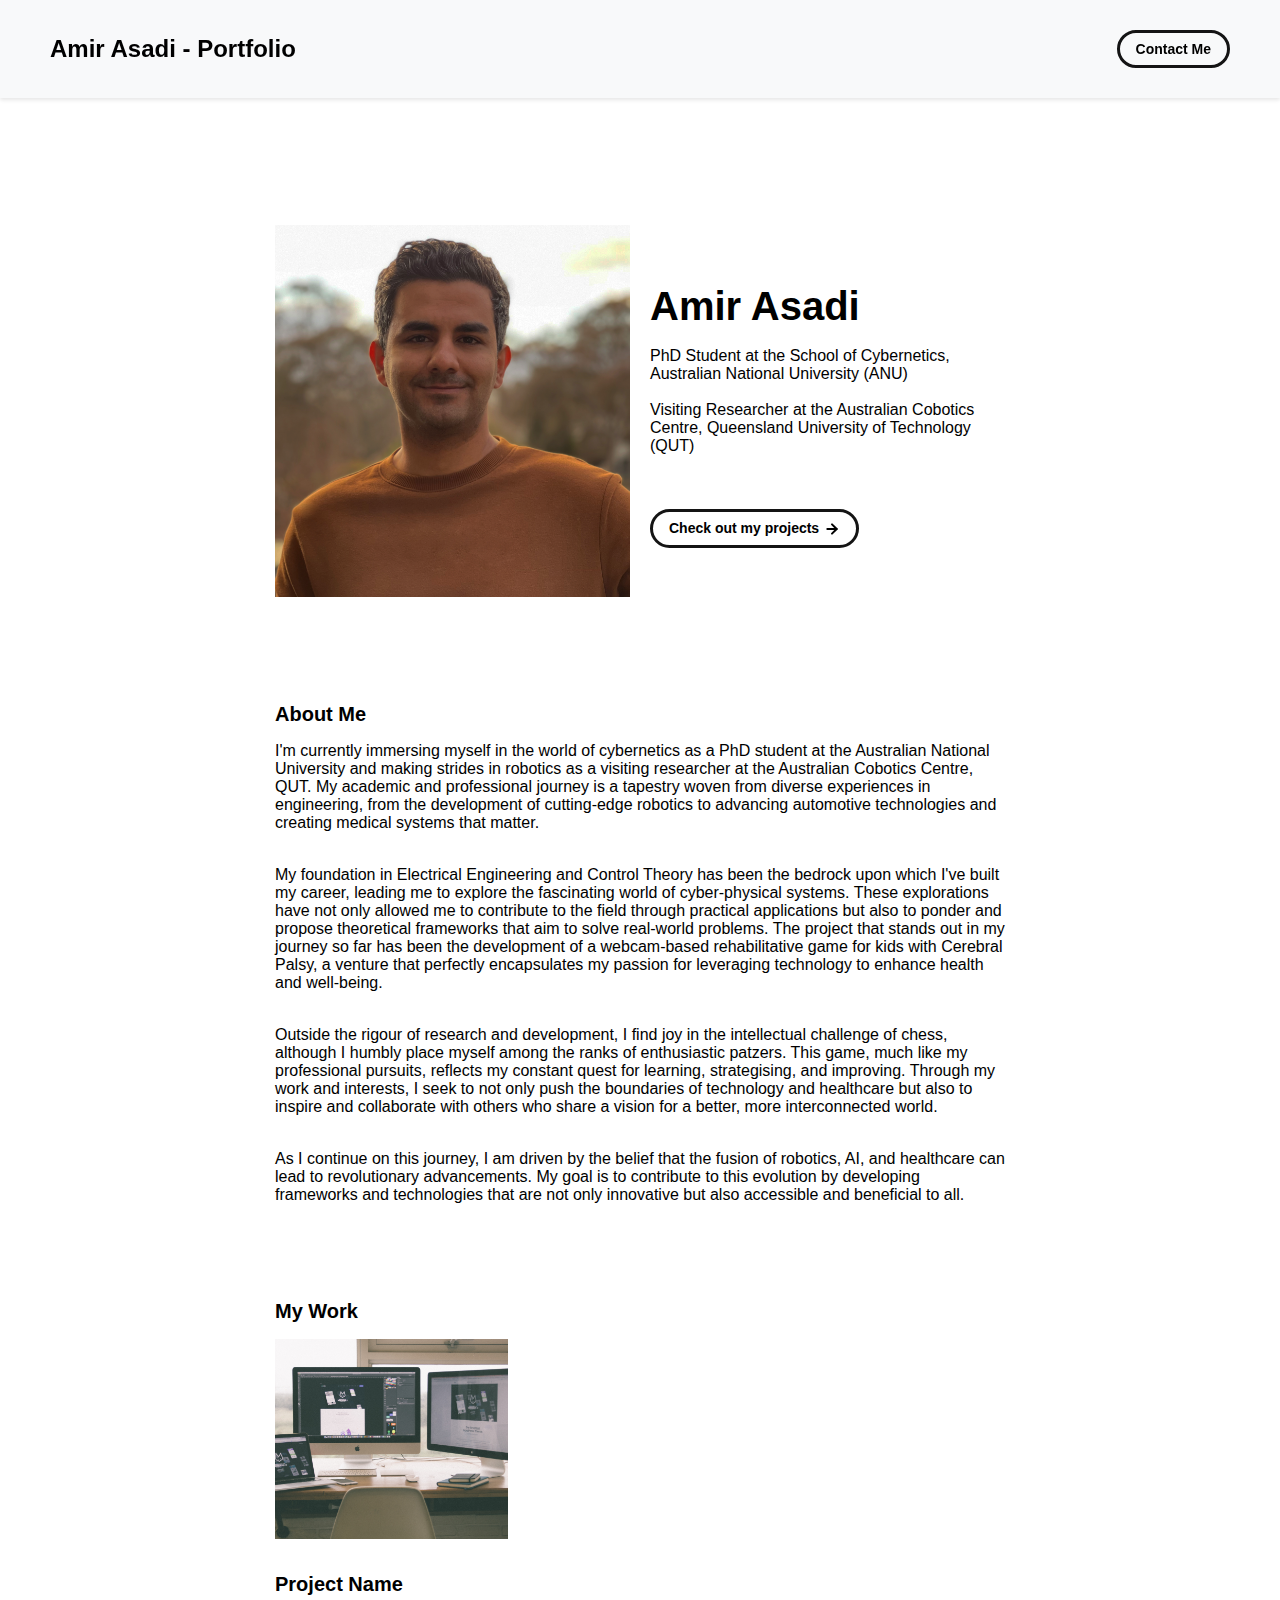
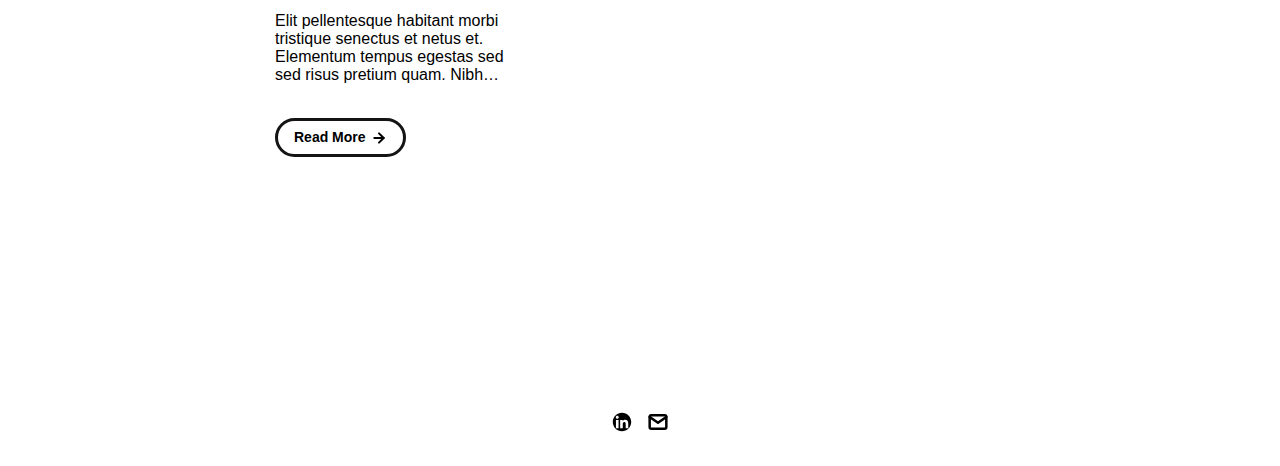
==== index.html @ cd36a09e "first publish" ====
<!DOCTYPE html>
<html lang="en">
	<head>
		<meta charset="utf-8">

    <!-- 
      TODO

      Upload your Unemployable (or whatever photo you like) to the assets/images folder
      and change the name of the image below to match the uploaded one

      Change the title in the <title> tag to whatever you would like the title of your portfolio to be

      This should be the same across all pages.
     -->
    <link rel="icon" href="./assets/images/Profile.png" />
		<title>Amir Asadi - Portfolio</title>
    <meta name="description" content="A portfolio ">
    <meta name="viewport" content="width=device-width, initial-scale=1" />

		<link rel="stylesheet" href="./css/layout.css">
    <link rel="stylesheet" href="./css/typography.css">
    <link rel="stylesheet" href="./css/utilities.css">

		<script defer src="./js/script.js"></script>
	</head>
	<body>
    <!-- NAVBAR -->
    <div class="navbar">
      <a class="nav-title-link" href="./index.html">
        <!-- TODO - Change the "Portfolio Title" to whatever you want displayed in the top left -->
        <span class="nav-title">Amir Asadi - Portfolio</span>
         <!-- TODO - Change the email after 'mailto:' to your email address for contact -->
        <a class="button" href="mailto:amir.asadi@anu.edu.au">
          <span class="button-text">Contact Me</span>
        </a>
      </a>
    </div>

    <!-- MAIN PAGE CONTENT -->
    <div id="main-content">

      <!-- PORTFOLIO HEADER -->
      <div id="portfolio-header">
        <div id="portfolio-header-image-container">
          <!-- 
            TODO

            - Change the img "src" attribute to point to the Unemployable image you uploaded (or whatever image).
            - Change the number to point to your Unemployable & replace the OpenSea link with your own
            - If you aren't using an Unemployable as your image, remove the entire "a" element
          -->
          <img src="./assets/images/Profile.png" class="portfolio-header-image">
          <a class="no-underline" target="_blank" href="https://opensea.io/assets/0xe0be388ab81c47b0f098d2030a1c9ef190691a8a/1311">
            <span class="image-caption"> </span>
          </a>
        </div>

          <!-- 
            TODO

            - Change the main-title to whatver you want
            - Change the body-text after that to a quick introduction to what you do
            - Edit the button text if you feel like it. It will link to the projects section below.
          -->
          <div id="portfolio-header-text-container">
            <div class="header-text">
                <span class="main-title">Amir Asadi</span><br><br>
                <div class="subtitle" style="margin-bottom: 20px;">
                  PhD Student at the School of Cybernetics, Australian National University (ANU)<br><br>
                  Visiting Researcher at the Australian Cobotics Centre, Queensland University of Technology (QUT)
              </div>                <div class="body-text">
                </div>
            </div>
            <a class="button" id="my-work-link">
                <span class="button-text">Check out my projects</span> 
                <image src="./assets/icons/arrow-right.svg" class="right-arrow-icon"/>
            </a>
        </div>
        
      </div>

      <!-- ABOUT SECTION -->
      <!-- 
        TODO

        - Change the subheader-text to whatever header you want
        - Add paragraphs using the <div class="body-text"></div> elements in the "about-section-content"
      -->
      <div id="about-section">
        <span class="subheader-text"> About Me</span>
        <div class="about-section-content">
            <div class="body-text">
                I'm currently immersing myself in the world of cybernetics as a PhD student at the Australian National University and making strides in robotics as a visiting researcher at the Australian Cobotics Centre, QUT. My academic and professional journey is a tapestry woven from diverse experiences in engineering, from the development of cutting-edge robotics to advancing automotive technologies and creating medical systems that matter.
            </div>
            <div class="body-text">
                My foundation in Electrical Engineering and Control Theory has been the bedrock upon which I've built my career, leading me to explore the fascinating world of cyber-physical systems. These explorations have not only allowed me to contribute to the field through practical applications but also to ponder and propose theoretical frameworks that aim to solve real-world problems. The project that stands out in my journey so far has been the development of a webcam-based rehabilitative game for kids with Cerebral Palsy, a venture that perfectly encapsulates my passion for leveraging technology to enhance health and well-being.
            </div>
            <div class="body-text">
                Outside the rigour of research and development, I find joy in the intellectual challenge of chess, although I humbly place myself among the ranks of enthusiastic patzers. This game, much like my professional pursuits, reflects my constant quest for learning, strategising, and improving. Through my work and interests, I seek to not only push the boundaries of technology and healthcare but also to inspire and collaborate with others who share a vision for a better, more interconnected world.
            </div>
            <div class="body-text">
                As I continue on this journey, I am driven by the belief that the fusion of robotics, AI, and healthcare can lead to revolutionary advancements. My goal is to contribute to this evolution by developing frameworks and technologies that are not only innovative but also accessible and beneficial to all.
            </div>
        </div>
    </div>
    

      <!-- PROJECTS / MY WORK SECTION -->
      <div id="my-work-section">
        <!-- TODO - Change the subheader-text to whatever you want the Projects section header to say -->
        <span class="subheader-text">My Work </span>

        <div class="projects-container">
          <!-- 
            TODO

            This is where the project cards live. Here's a base level project card for you to copy:
            <div class="project-card">
              <img src="./assets/images/IMAGE_NAME" class="project-image">
              <div class="project-card-text-container">
                <div class="subheader-text project-title">PROJECT_NAME</div>
                <div class="body-text project-card-text">SMALL_PROJECT_DESCRIPTION</div>
              </div>
              <a class="button" href="./project-pages/PROJECT_PAGE_NAME.html">
                <span class="button-text">Read More</span>
                <image src="./assets/icons/arrow-right.svg" class="right-arrow-icon"/>
              </a>
            </div>

            - To add a project to the this area, copy the above, paste it below this comment, and change the following:
                - IMAGE_NAME: the name of the image file in assets/images
                - PROJECT_NAME: the name of the project (keep it short, it only shows 1 line)
                - SMALL_PROJECT_DESCRIPTION: a quick project description (max 4 lines)
                - PROJECT_PAGE_NAME.html: the html filename for the project (must be in project-pages folder)
          -->
          <div class="project-card">
            <img src="./assets/images/desktop.jpeg" class="project-image">
            <div class="project-card-text-container">
              <div class="subheader-text project-title">Project Name</div>
              <div class="body-text project-card-text">Elit pellentesque habitant morbi tristique senectus et netus et. Elementum tempus egestas sed sed risus pretium quam. Nibh ipsum consequat nisl vel pretium</div>
            </div>
            <a class="button" href="./project-pages/project-template.html">
              <span class="button-text">Read More</span>
              <image src="./assets/icons/arrow-right.svg" class="right-arrow-icon"/>
            </a>
          </div>
          <!--
          <div class="project-card">
            <img src="./assets/images/code.jpeg" class="project-image">
            <div class="project-card-text-container">
              <div class="subheader-text project-title">Project Name</div>
              <div class="body-text project-card-text">Elit pellentesque habitant morbi tristique senectus et netus et. Elementum tempus egestas sed sed risus pretium quam. Nibh ipsum consequat nisl vel pretium</div>
            </div>
            <a class="button" href="./project-pages/project-template.html">
              <span class="button-text">Read More</span>
              <image src="./assets/icons/arrow-right.svg" class="right-arrow-icon"/>
            </a>
          </div>
          <div class="project-card">
            <img src="./assets/images/sketchbook.jpeg" class="project-image">
            <div class="project-card-text-container">
              <div class="subheader-text project-title">Super Long Project Name That Should be Hidden</div>
              <div class="body-text project-card-text">Elit pellentesque habitant morbi tristique senectus et netus et. Elementum tempus egestas sed sed risus pretium quam. Nibh ipsum consequat nisl vel pretium</div>
            </div>
            <a class="button" href="./project-pages/project-template.html">
              <span class="button-text">Read More</span>
              <image src="./assets/icons/arrow-right.svg" class="right-arrow-icon"/>
            </a>
          </div>
          -->
        </div>
      </div>
    </div>

    <!-- FOOTER -->
    <div id="footer">
      <!-- 
        TODO - Change href to your Instagram account (can also delete entire "a" element if no Instagram) 

        This should be the same across all pages.
      -->
    
      <!-- 
        TODO - Change href to your Twitter account (can also delete entire "a" element if no Twitter) 
      
        This should be the same across all pages.
      -->
      <a class="icon-link" target="_blank" href="https://www.linkedin.com/in/amir-asadi7/">
        <image src="./assets/icons/Linkedin_logo.svg" class="footer-icon"/>
      </a>
      <!-- 
        TODO - Change the email after "mailto" to your contact email 
      
        This should be the same across all pages.
      -->
      <a class="icon-link" href="mailto:Amir.asadi@anu.edu.au">
        <image src="./assets/icons/mail.svg" class="footer-icon"/>
      </a>
    </div>

	</body>
</html>
---- css/layout.css ----
* {
  box-sizing: border-box;
}

html {
  text-size-adjust: none;
  -webkit-text-size-adjust: none;
  -moz-text-size-adjust: none;
  -ms-text-size-adjust: none;
}

body {
  margin: 0;
  -webkit-font-smoothing: antialiased;
  -moz-osx-font-smoothing: grayscale;
}




/* Main Page Layout */

#main-content {
  margin: 225px 425px;
  display: flex;
  flex-direction: column;
  gap: 96px;
}




/* Portfolio Header */

#portfolio-header {
  display: flex;
  gap: 20px;
  align-items: center;
}

#portfolio-header-image-container {
  display: flex;
  flex-direction: column;
  gap: 10px;
  flex-basis: 50%;
}

.portfolio-header-image {
  width: 100%;
  height: auto;
}

#portfolio-header-text-container {
  display: flex;
  flex-direction: column;
  gap: 34px;
  flex-basis: 50%;
}




/* About Section */

#about-section {
  display: flex;
  flex-direction: column;
  gap: 16px;
}

.about-section-content {
  display: flex;
  flex-direction: column;
  gap: 34px;
}




/* Project Section */

#my-work-section {
  display: flex;
  flex-direction: column;
  gap: 16px;
}

.projects-container {
  display: flex;
  gap: 34px 16px;
  flex-wrap: wrap;
}

    /* Project Cards */

    .project-card {
      max-width: calc((100% - 32px) / 3);
      display: flex;
      flex-direction: column;
      gap: 34px;
    }

    .project-card-text-container {
      flex-direction: column;
      display: flex;
      gap: 16px
    }

    .project-image {
      width: 100%;
      height: 200px;
      object-fit: cover;
      object-position: center;
    }




/* Project Pages */

#project-header {
  display: flex;
  flex-direction: column;
  gap: 16px;
}

.project-header-image {
  width: 100%;
  height: auto;
}

#project-details {
  display: flex;
  flex-direction: column;
  gap: 16px;
}

.project-details-content {
  display: flex;
  flex-direction: column;
  gap: 34px;
}

    /* Project Gallery */

    #project-gallery {
      display: flex;
      flex-direction: column;
      gap: 16px;
    }

    .project-gallery-content {
      display: flex;
      flex-wrap: wrap;
      gap: 34px 16px;
    }

    .gallery-image-container {
      width: 100%;
      display: flex;
      flex-direction: column;
      gap: 10px;
    }

    .gallery-image-container.half-width {
      width: calc((100% - 16px) / 2);
    }

    .gallery-image {
      width: 100%;
      height: auto;
    }


/* Extra Extra large devices (large laptops and desktops, 1200px and below) */
@media only screen and (max-width: 1600px) {
  #main-content {
    margin: 225px 275px;
  }
}

/* Extra large devices (large laptops and desktops, 1200px and below) */
@media only screen and (max-width: 1200px) {
  #main-content {
    margin: 225px 175px;
  }
}

/* Large devices (laptops/desktops, 1000px and below) */
@media only screen and (max-width: 1000px) {
  #main-content {
    margin: 225px 75px;
  }
}

/* Small devices (portrait tablets and large phones, 800px and below) */
@media only screen and (max-width: 800px) {
  #main-content {
    margin: 150px 50px;
  }

  #portfolio-header {
    flex-direction: column;
  }

  .project-card {
    max-width: calc((100% - 16px) / 2);
  }
}

/* Small devices (portrait tablets and large phones, 600px and below) */
@media only screen and (max-width: 600px) {
  #main-content {
    margin: 125px 20px;
  }

  .project-card {
    max-width: 100%;
  }
}
---- css/typography.css ----
body {
  font-family: "Helvetica Neue", Helvetica, Arial, sans-serif;
}

.nav-title {
  font-weight: 700;
  font-size: 24px;
}

.button-text {
  font-size: 14px;
  font-weight: 700;
}

.image-caption {
  font-size: 14px;
  font-weight: 500;
}

.main-title {
  font-size: 40px;
  font-weight: 700;
}

.subheader-text {
  font-size: 20px;
  font-weight: 700;
}

.body-text {
  font-size: 16px;
  font-weight: 500;
}

.project-card-text {
  overflow: hidden;
  text-overflow: ellipsis;
  display: -webkit-box;
  -webkit-line-clamp: 4;
  -webkit-box-orient: vertical;
}

.project-title {
  overflow: hidden;
  text-overflow: ellipsis;
  display: -webkit-box;
  -webkit-line-clamp: 1;
  -webkit-box-orient: vertical;
}
---- css/utilities.css ----
/* Icons */

.right-arrow-icon {
  width: 16px;
  height: 16px;
  margin-top: 1px;
}

.footer-icon {
  width: 20px;
  height: 20px;
}

a.icon-link {
  transition: transform 200ms ease-in-out;
}

a.icon-link:hover {
  cursor: pointer;
  stroke-width: 5;
  margin: 0;
  transform: rotate(15deg);
}


/* Navbar Styling */

.navbar {
  width: 100%;
  padding: 30px 50px;
  display: flex;
  justify-content: space-between;
  align-items: center;
  position: fixed;
  top: 0;
  left: 0;
  background-color: #f8f9fa; /* Light background color for light themes; adjust as needed */
  z-index: 1000; /* Ensures navbar is above other content */
  box-shadow: 0 2px 4px rgba(0,0,0,0.1); /* Optional: adds subtle shadow for depth */
}

.nav-title-link {
  color: black;
  text-decoration: none;
}

.nav-title-link:hover {
  text-decoration: underline;
}

/* Small devices (portrait tablets and large phones, 800px and below) */
@media only screen and (max-width: 800px) {
  .navbar {
    padding: 20px 20px;
    background-color: white
  }
}


/* Button Styling */

a.button {
  padding: 8px 16px;
  border: 3px solid #141414;
  border-radius: 50px;
  color: black;
  text-decoration: none;
  width: fit-content;
  display: flex;
  gap: 5px;
  align-items: center;
}

a.button:hover {
  text-decoration: underline;
  text-decoration-thickness: 2px;
  cursor: pointer;
}


/* Footer Styling */

#footer {
  width: 100%;
  display: flex;
  padding: 30px 50px;
  justify-content: center;
  align-items: center;
  gap: 16px;
}

/* Link Styling */
a.no-underline {
  text-decoration: none;
  color: black
}

a.no-underline:hover {
  text-decoration: underline;
  cursor: pointer;
}

/* Small devices (portrait tablets and large phones, 800px and below) */
@media only screen and (max-width: 800px) {
  #footer {
    padding: 20px 20px;
  }
}
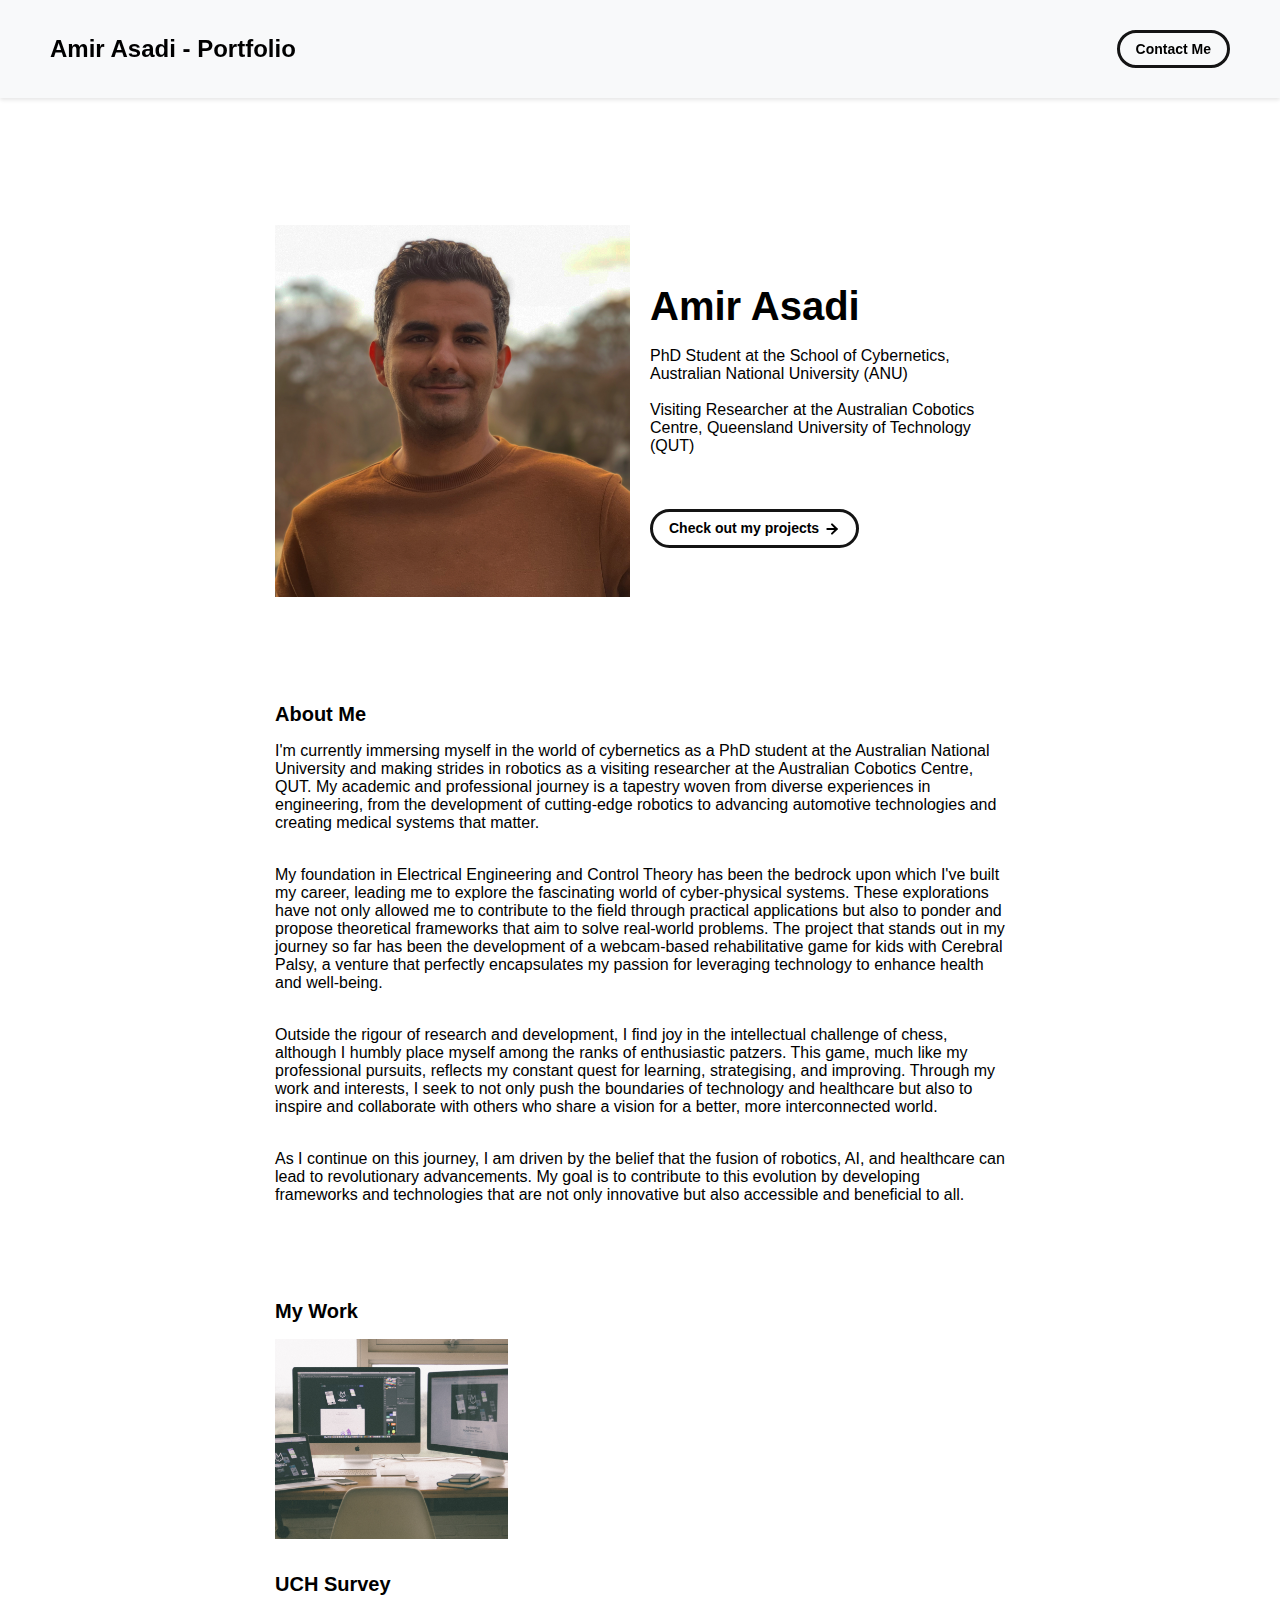
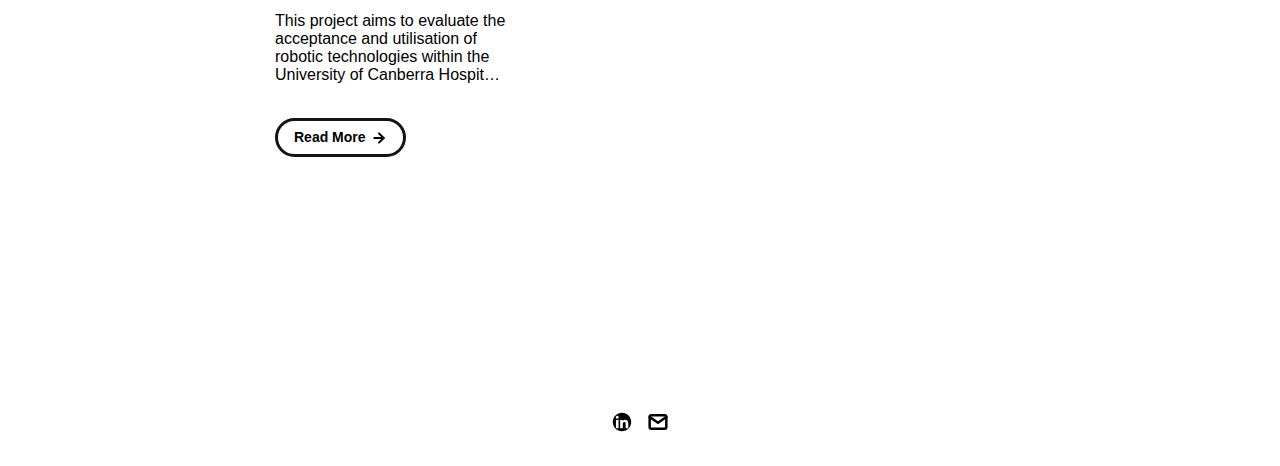
==== commit cf4bd3f1: "second  publish" ====
--- a/index.html
+++ b/index.html
@@ -65,7 +65,7 @@
           -->
           <div id="portfolio-header-text-container">
             <div class="header-text">
-                <span class="main-title">Amir Asadi</span><br><br>
+                <span class="main-title">Amir Asadi</span><br><br> 
                 <div class="subtitle" style="margin-bottom: 20px;">
                   PhD Student at the School of Cybernetics, Australian National University (ANU)<br><br>
                   Visiting Researcher at the Australian Cobotics Centre, Queensland University of Technology (QUT)
@@ -137,10 +137,10 @@
           <div class="project-card">
             <img src="./assets/images/desktop.jpeg" class="project-image">
             <div class="project-card-text-container">
-              <div class="subheader-text project-title">Project Name</div>
-              <div class="body-text project-card-text">Elit pellentesque habitant morbi tristique senectus et netus et. Elementum tempus egestas sed sed risus pretium quam. Nibh ipsum consequat nisl vel pretium</div>
-            </div>
-            <a class="button" href="./project-pages/project-template.html">
+              <div class="subheader-text project-title">UCH Survey </div>
+              <div class="body-text project-card-text">This project aims to evaluate the acceptance and utilisation of robotic technologies within the University of Canberra Hospital's emergency response framework.</div>
+            </div>
+            <a class="button" href="./project-pages/uch-survey.html">
               <span class="button-text">Read More</span>
               <image src="./assets/icons/arrow-right.svg" class="right-arrow-icon"/>
             </a>
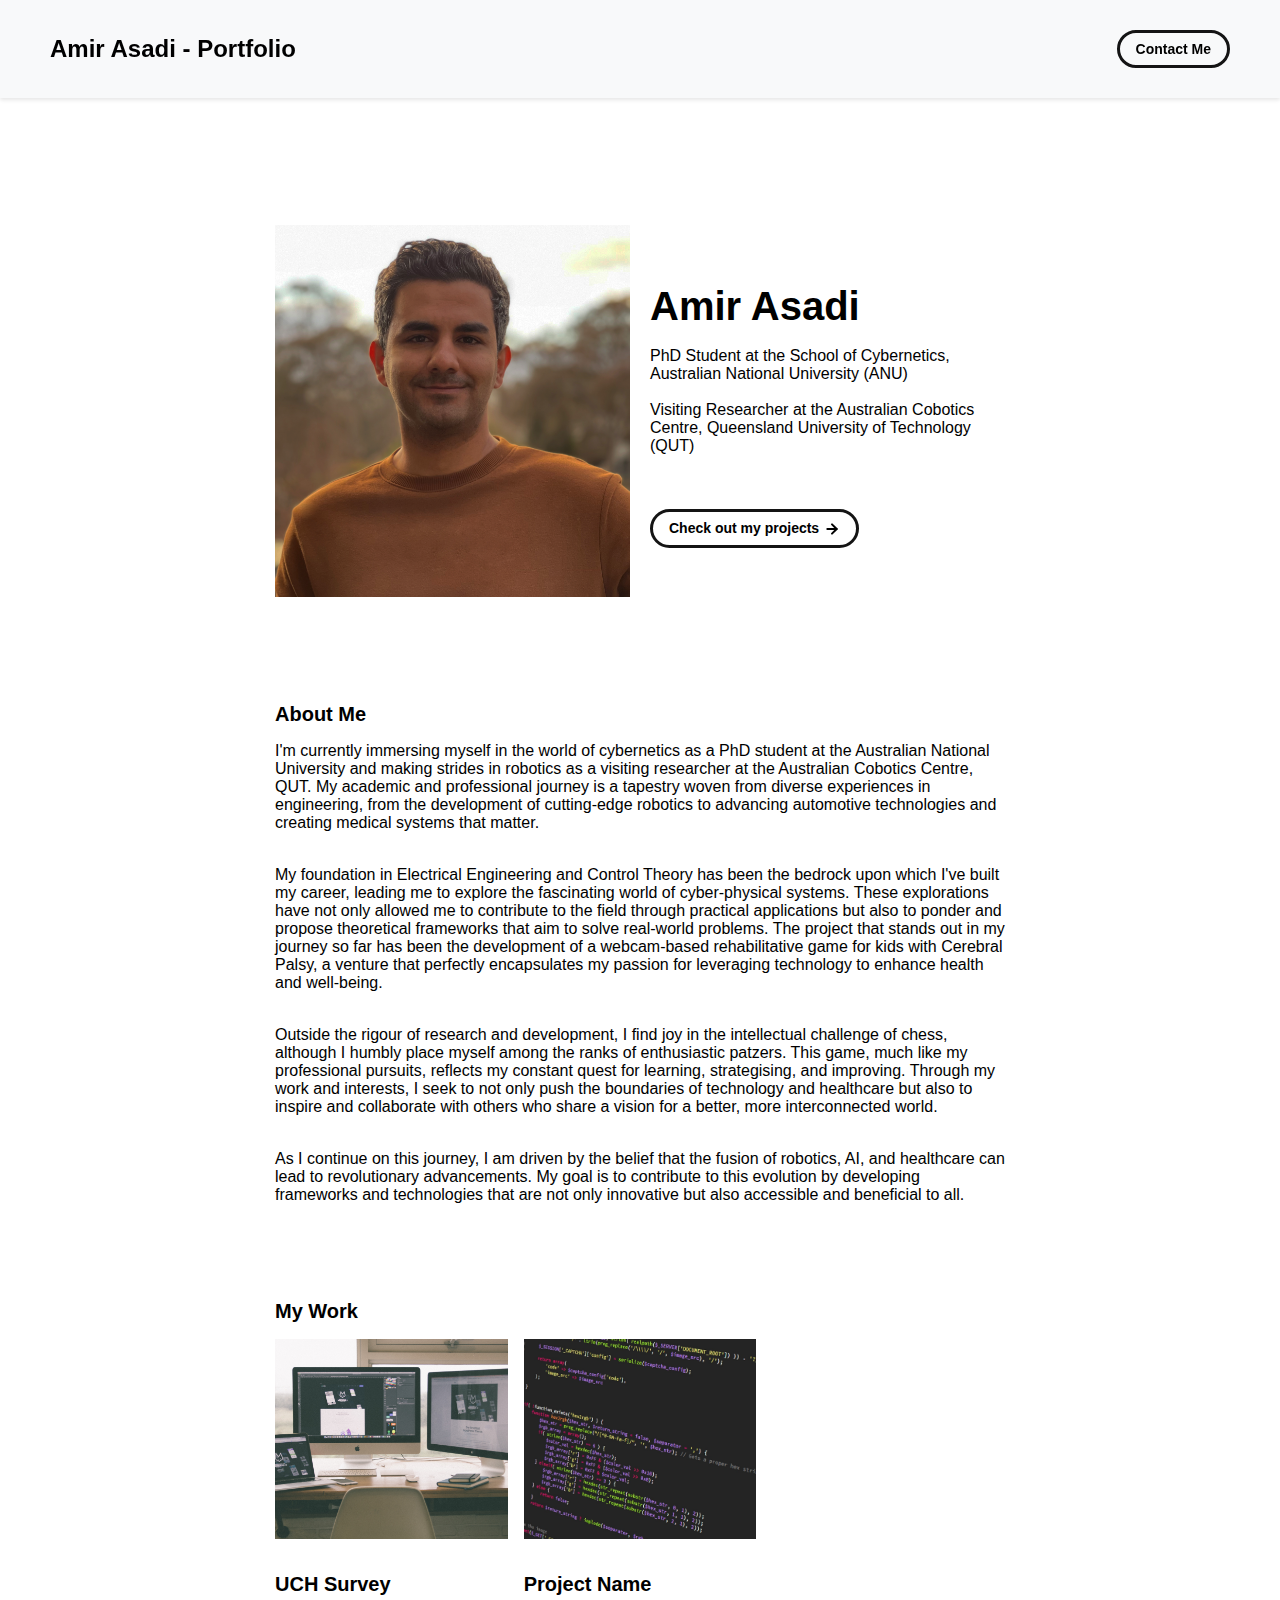
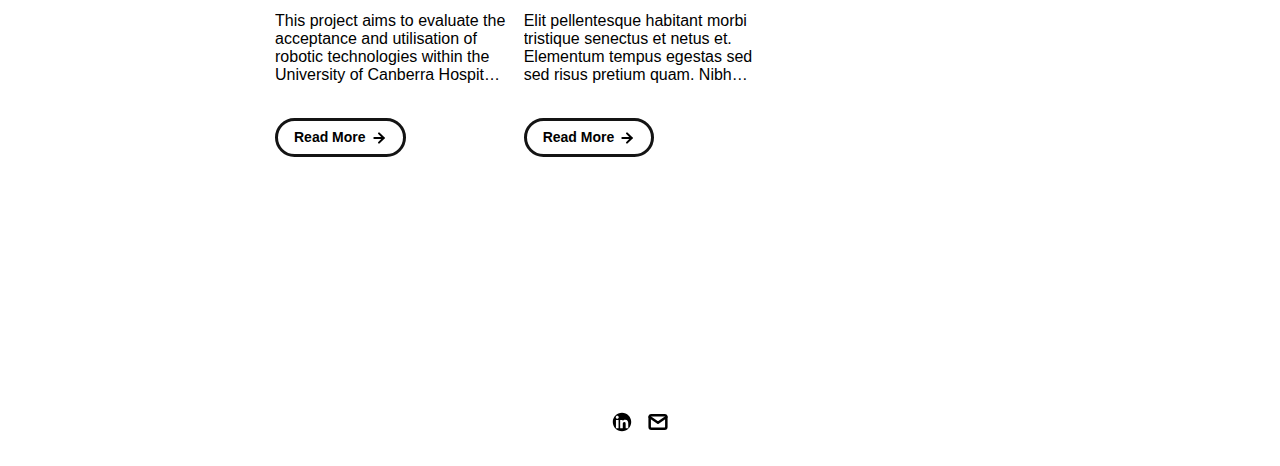
==== commit 3d73147e: "Update index.html" ====
--- a/index.html
+++ b/index.html
@@ -128,6 +128,19 @@
               </a>
             </div>
 
+            This is where the project cards live. Here's a base level project card for you to copy:
+            <div class="project-card">
+              <img src="./assets/images/IMAGE_NAME" class="project-image">
+              <div class="project-card-text-container">
+                <div class="subheader-text project-title">PROJECT_NAME</div>
+                <div class="body-text project-card-text">SMALL_PROJECT_DESCRIPTION</div>
+              </div>
+              <a class="button" href="./project-pages/PROJECT_PAGE_NAME.html">
+                <span class="button-text">Read More</span>
+                <image src="./assets/icons/arrow-right.svg" class="right-arrow-icon"/>
+              </a>
+            </div>
+
             - To add a project to the this area, copy the above, paste it below this comment, and change the following:
                 - IMAGE_NAME: the name of the image file in assets/images
                 - PROJECT_NAME: the name of the project (keep it short, it only shows 1 line)
@@ -140,12 +153,11 @@
               <div class="subheader-text project-title">UCH Survey </div>
               <div class="body-text project-card-text">This project aims to evaluate the acceptance and utilisation of robotic technologies within the University of Canberra Hospital's emergency response framework.</div>
             </div>
-            <a class="button" href="./project-pages/uch-survey.html">
+            <a class="button" href="./projects/uch-survey.html">
               <span class="button-text">Read More</span>
               <image src="./assets/icons/arrow-right.svg" class="right-arrow-icon"/>
             </a>
           </div>
-          <!--
           <div class="project-card">
             <img src="./assets/images/code.jpeg" class="project-image">
             <div class="project-card-text-container">
@@ -157,6 +169,7 @@
               <image src="./assets/icons/arrow-right.svg" class="right-arrow-icon"/>
             </a>
           </div>
+          <!--
           <div class="project-card">
             <img src="./assets/images/sketchbook.jpeg" class="project-image">
             <div class="project-card-text-container">
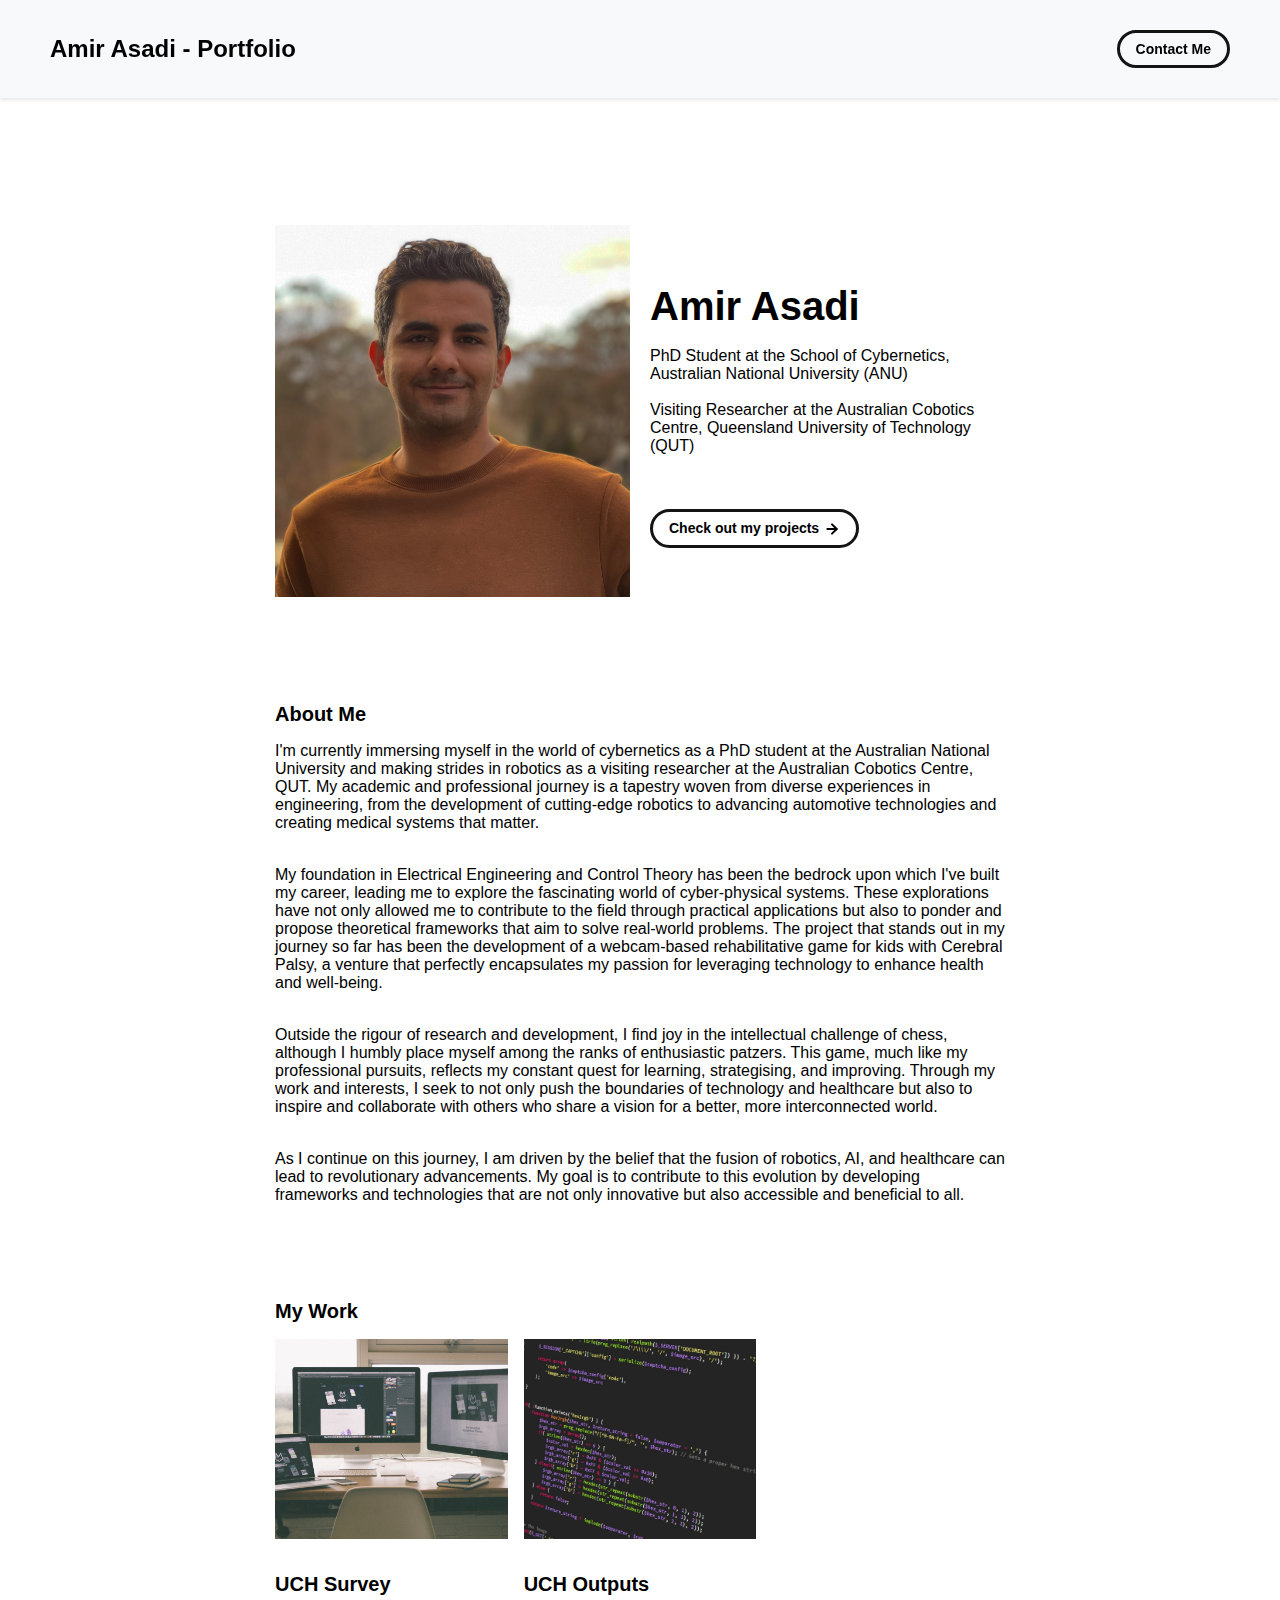
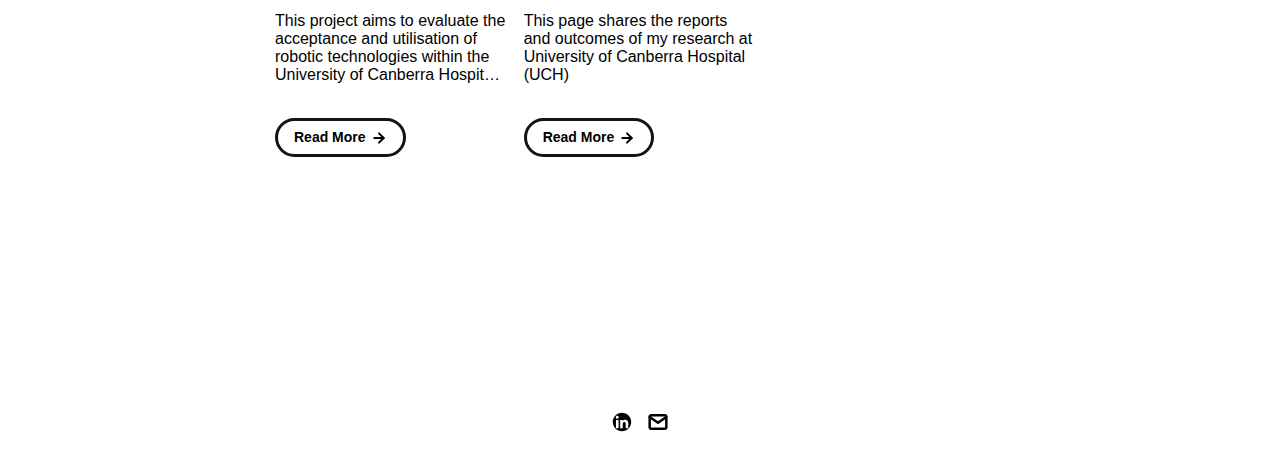
==== commit 0ed02727: "Update index.html" ====
--- a/index.html
+++ b/index.html
@@ -161,8 +161,8 @@
           <div class="project-card">
             <img src="./assets/images/code.jpeg" class="project-image">
             <div class="project-card-text-container">
-              <div class="subheader-text project-title">Project Name</div>
-              <div class="body-text project-card-text">Elit pellentesque habitant morbi tristique senectus et netus et. Elementum tempus egestas sed sed risus pretium quam. Nibh ipsum consequat nisl vel pretium</div>
+              <div class="subheader-text project-title">UCH Outputs</div>
+              <div class="body-text project-card-text">This page shares the reports and outcomes of my research at University of Canberra Hospital (UCH)</div>
             </div>
             <a class="button" href="./project-pages/project-template.html">
               <span class="button-text">Read More</span>
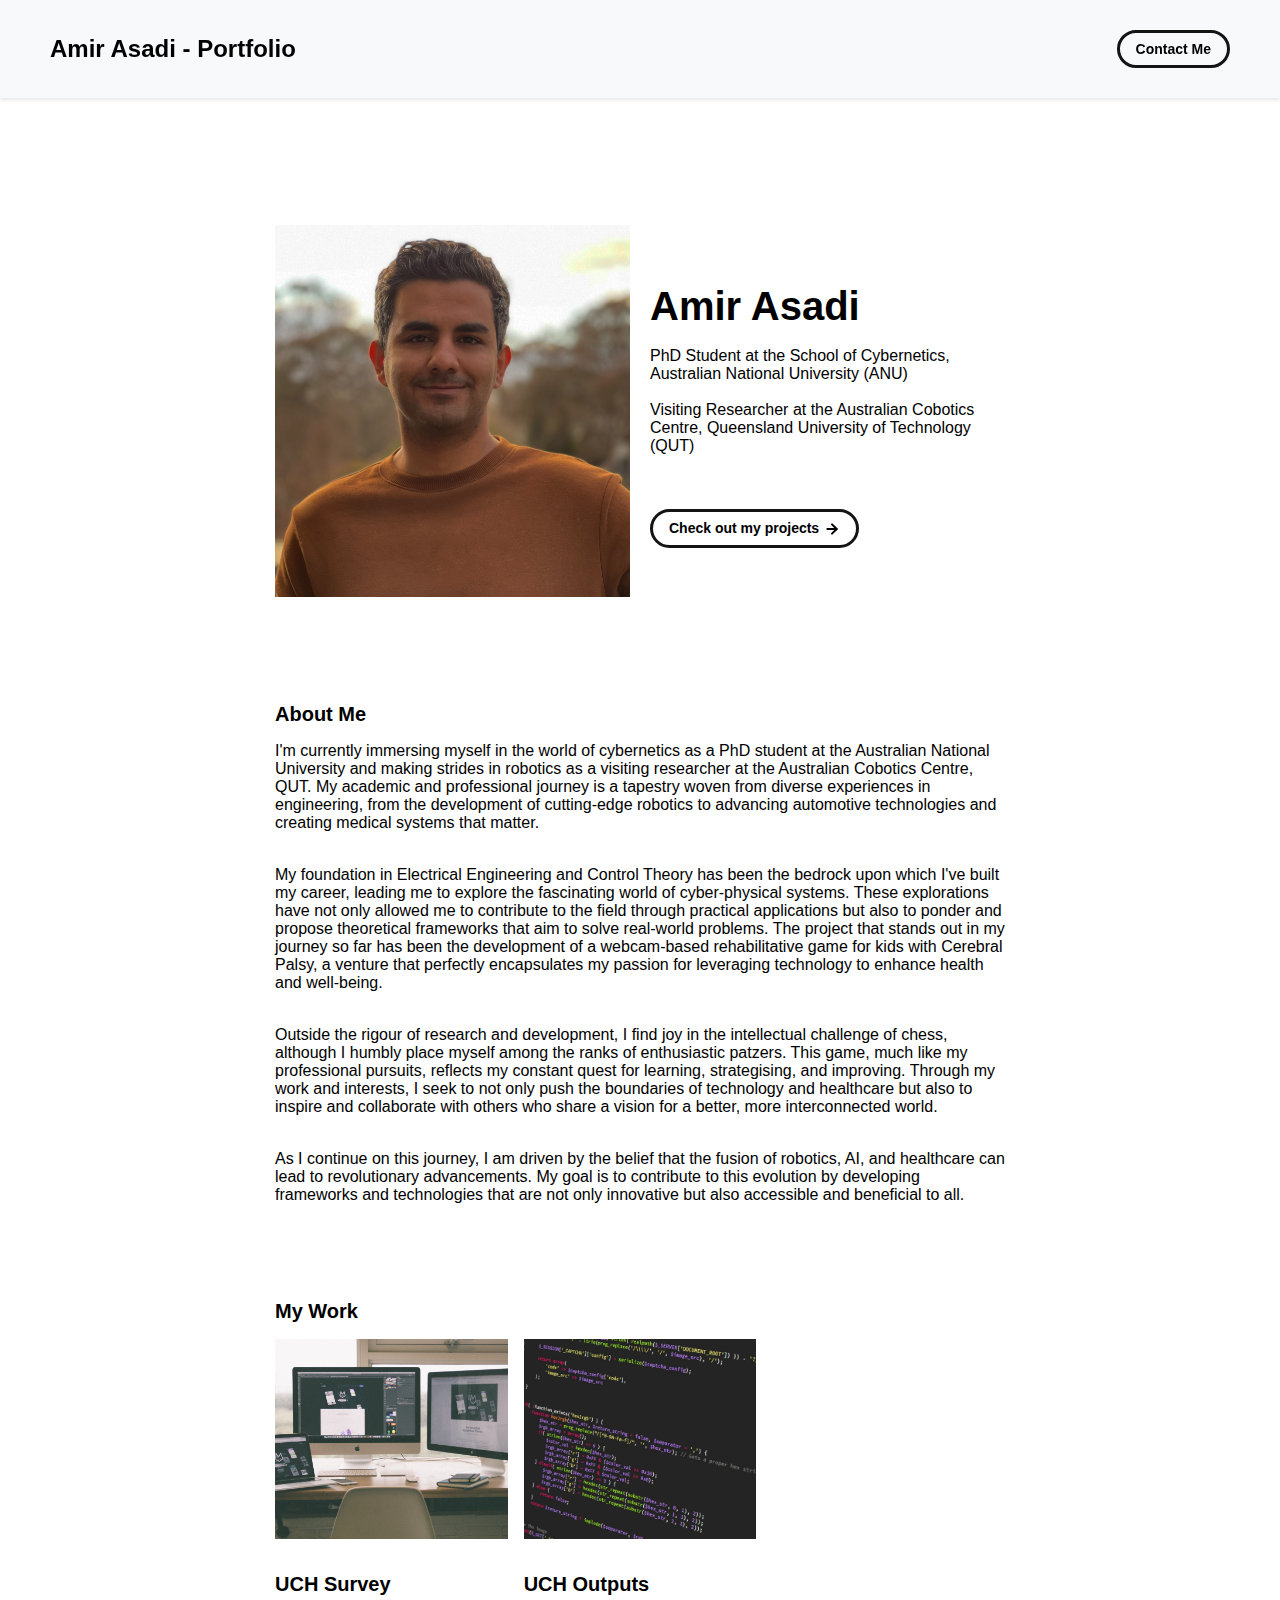
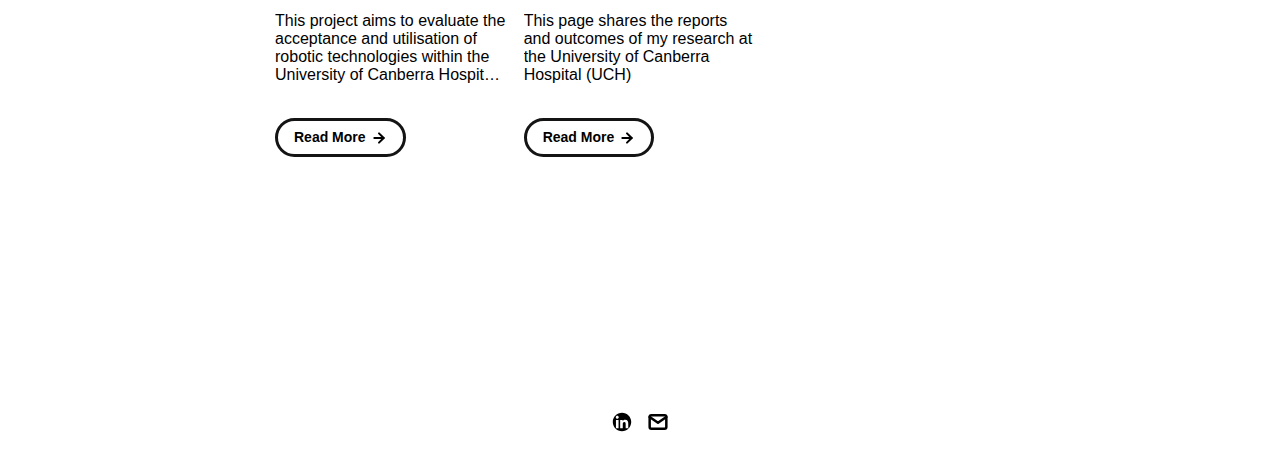
==== commit 23e20a1b: "Update index.html" ====
--- a/index.html
+++ b/index.html
@@ -162,9 +162,9 @@
             <img src="./assets/images/code.jpeg" class="project-image">
             <div class="project-card-text-container">
               <div class="subheader-text project-title">UCH Outputs</div>
-              <div class="body-text project-card-text">This page shares the reports and outcomes of my research at University of Canberra Hospital (UCH)</div>
-            </div>
-            <a class="button" href="./project-pages/project-template.html">
+              <div class="body-text project-card-text">This page shares the reports and outcomes of my research at the University of Canberra Hospital (UCH)</div>
+            </div>
+            <a class="button" href="./projects/uch-reports.html">
               <span class="button-text">Read More</span>
               <image src="./assets/icons/arrow-right.svg" class="right-arrow-icon"/>
             </a>
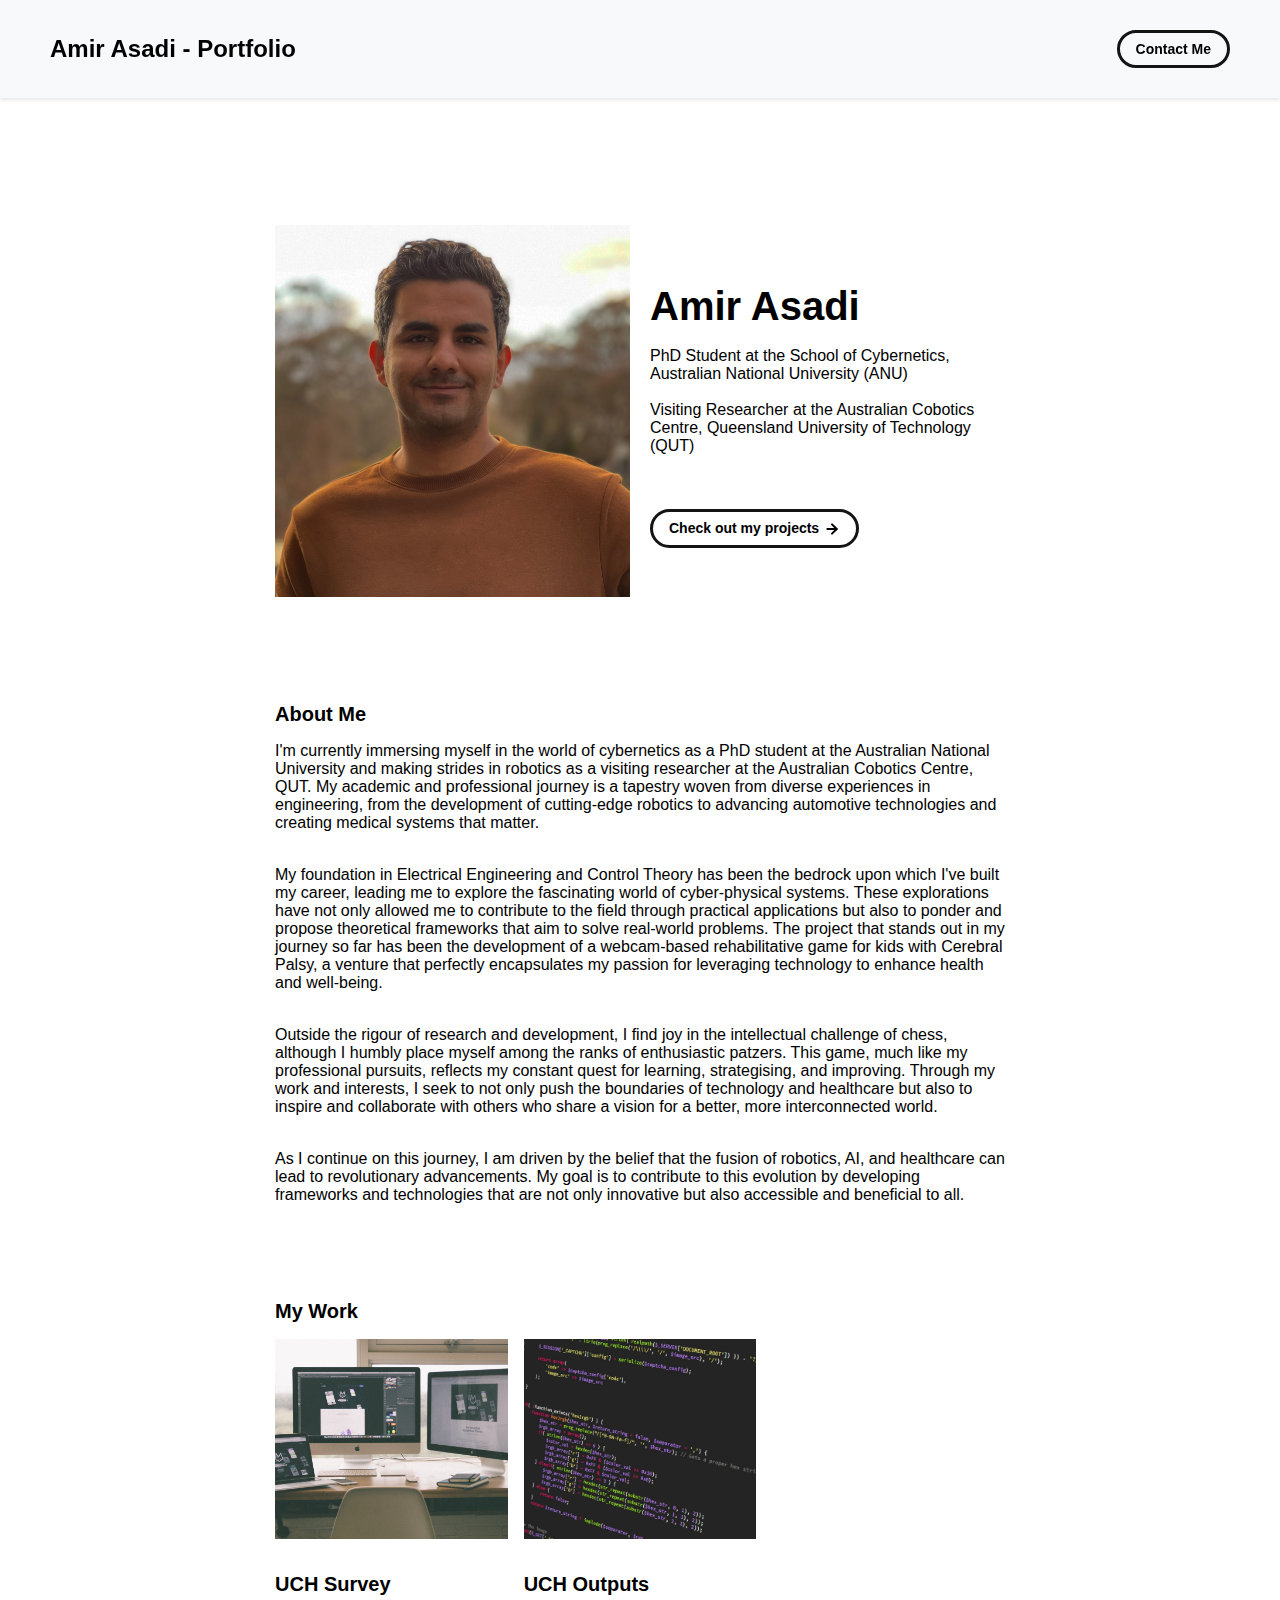
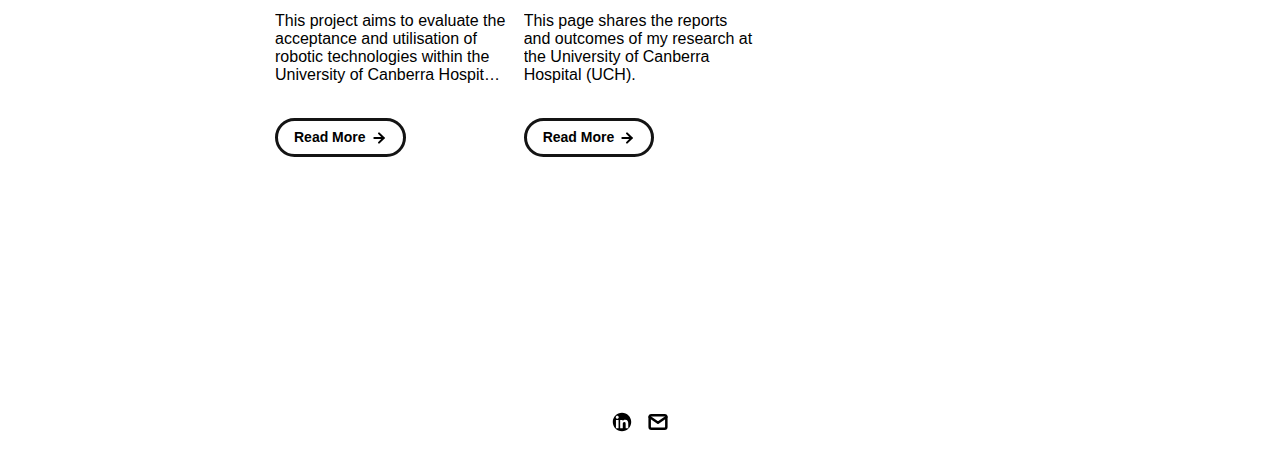
==== commit 4e45a869: "Update index.html" ====
--- a/index.html
+++ b/index.html
@@ -162,7 +162,7 @@
             <img src="./assets/images/code.jpeg" class="project-image">
             <div class="project-card-text-container">
               <div class="subheader-text project-title">UCH Outputs</div>
-              <div class="body-text project-card-text">This page shares the reports and outcomes of my research at the University of Canberra Hospital (UCH)</div>
+              <div class="body-text project-card-text">This page shares the reports and outcomes of my research at the University of Canberra Hospital (UCH).</div>
             </div>
             <a class="button" href="./projects/uch-reports.html">
               <span class="button-text">Read More</span>
